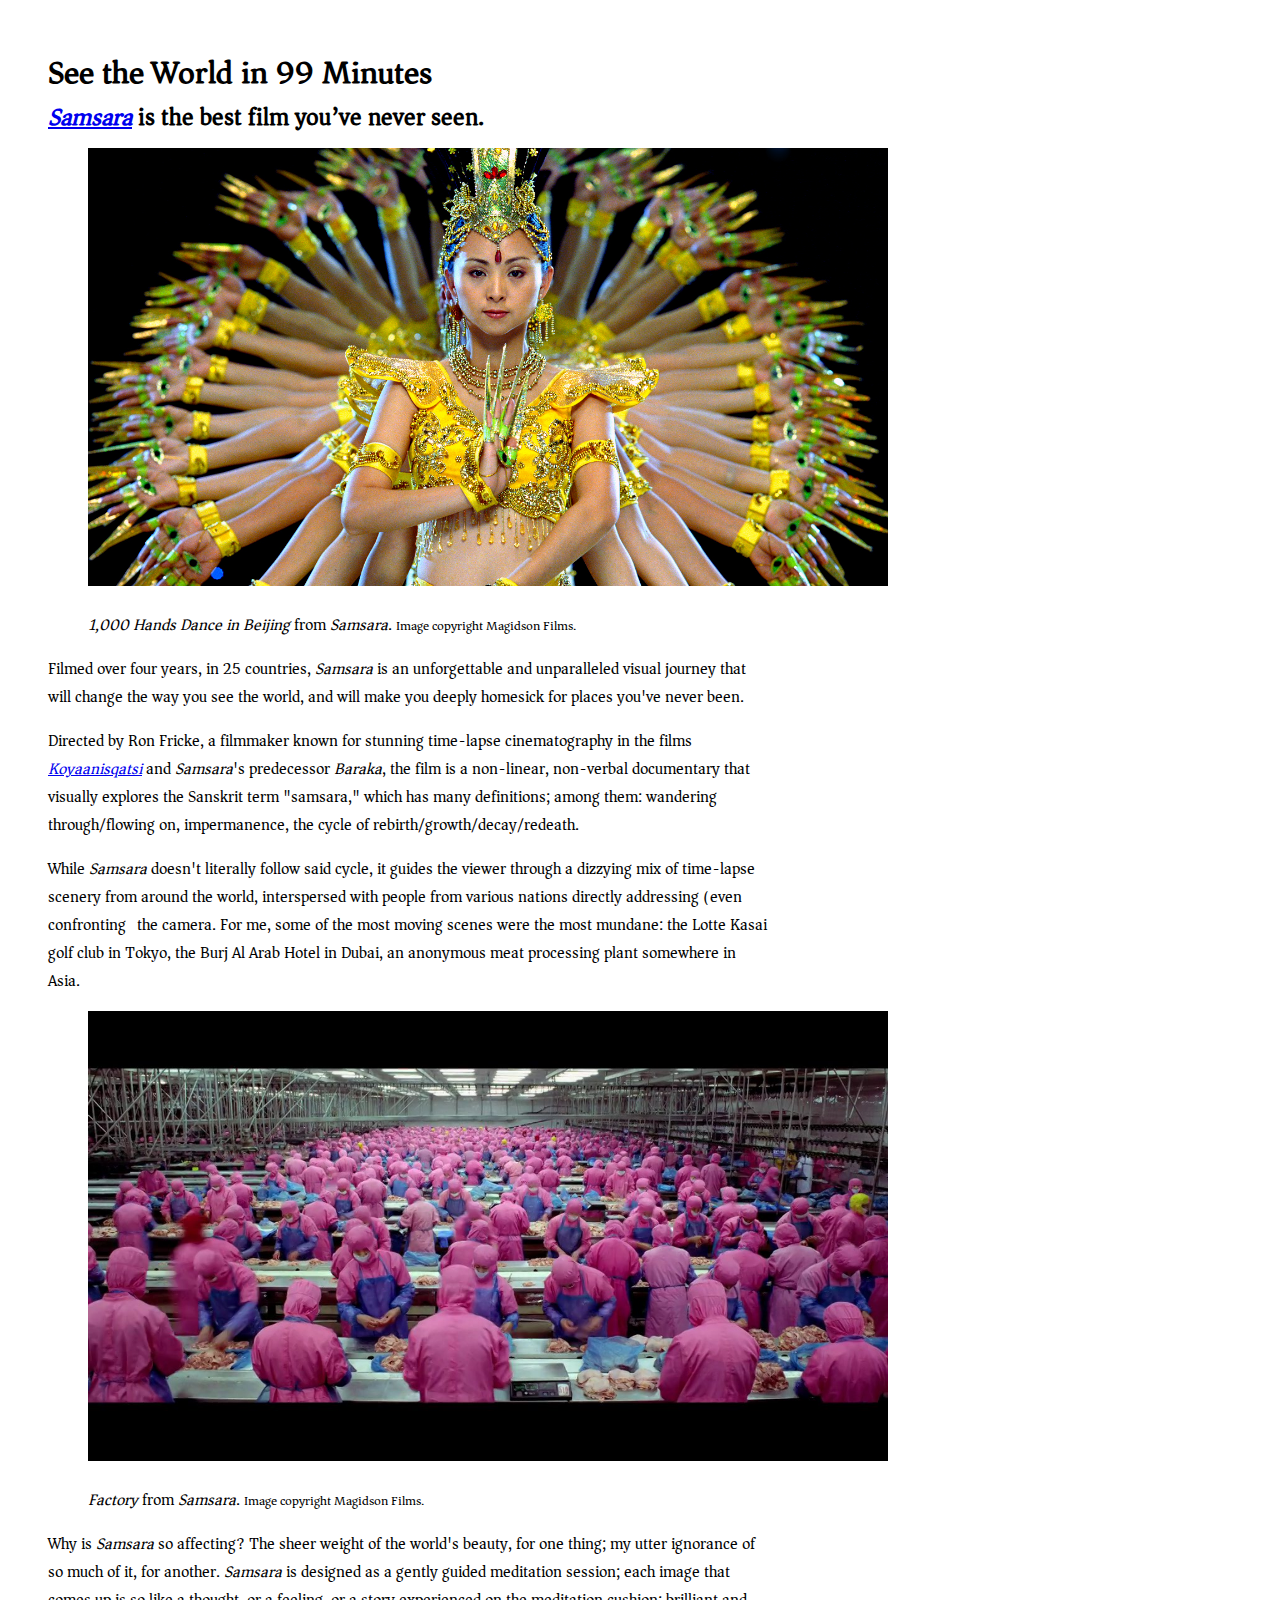
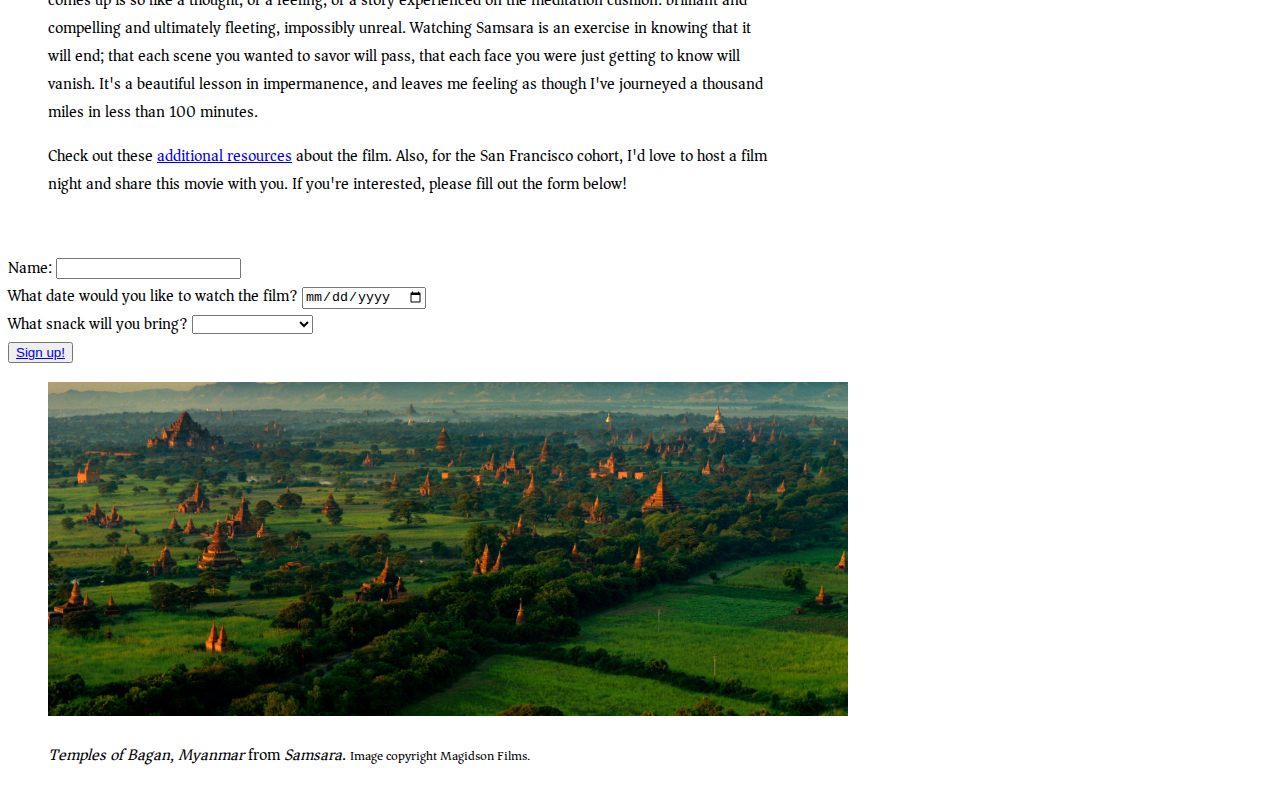
==== index.html @ 881c4d12 "Build out CSS for main tags, add fonts." ====
<!DOCTYPE html>
<html>
<head>
  <title>The best movie you've never seen</title>
  <link rel="stylesheet" href="styles.css" type="text/css">
  <link href="https://fonts.googleapis.com/css?family=Asar" rel="stylesheet">
</head>
<body>
<article>
  <h1>See the World in 99 Minutes</h1>
  
  <h2><i><a href="http://www.barakasamsara.com/">Samsara</a></i> is the best film you&rsquo;ve never seen.</h2>
  
  <figure>
    <img src="images/Samsara_Img02.jpg" width="800">
    <p><caption><i>1,000 Hands Dance in Beijing</i> from <cite>Samsara</cite>. <small>Image copyright Magidson Films.</small> </p>
  </figure>
  
  <p>Filmed over four years, in 25 countries, <cite>Samsara</cite> is an unforgettable and unparalleled visual journey that will change the way you see the world, and will make you deeply homesick for places you've never been.</p>
  
  <p>Directed by Ron Fricke, a filmmaker known for stunning time-lapse cinematography in the films <cite><a href="https://en.wikipedia.org/wiki/Koyaanisqatsi">Koyaanisqatsi</a></cite> and <cite>Samsara</cite>'s predecessor <cite>Baraka</cite>, the film is a non-linear, non-verbal documentary that visually explores the Sanskrit term "samsara," which has many definitions; among them: wandering through/flowing on, impermanence, the cycle of rebirth/growth/decay/redeath.</p>
  
  <p>While <cite>Samsara</cite> doesn't literally follow said cycle, it guides the viewer through a dizzying mix of time-lapse scenery from around the world, interspersed with people from various nations directly addressing (even confronting) the camera. For me, some of the most moving scenes were the most mundane: the Lotte Kasai golf club in Tokyo, the Burj Al Arab Hotel in Dubai, an anonymous meat processing plant somewhere in Asia.</p>
  
  <figure>
    <img src="images/Samsara_Img04.jpg" width="800">
    <p><caption><i>Factory</i> from <cite>Samsara</cite>. <small>Image copyright Magidson Films.</small> </p>
  </figure>
  
  <p>Why is <cite>Samsara</cite> so affecting? The sheer weight of the world's beauty, for one thing; my utter ignorance of so much of it, for another. <cite>Samsara</cite> is designed as a gently guided meditation session; each image that comes up is so like a thought, or a feeling, or a story experienced on the meditation cushion: brilliant and compelling and ultimately fleeting, impossibly unreal. Watching Samsara is an exercise in knowing that it will end; that each scene you wanted to savor will pass, that each face you were just getting to know will vanish. It's a beautiful lesson in impermanence, and leaves me feeling as though I've journeyed a thousand miles in less than 100 minutes.</p>
  
  <p>Check out these <a href="./resources.html">additional resources</a> about the film. Also, for the San Francisco cohort, I'd love to host a film night and share this movie with you. If you're interested, please fill out the form below!</p>
  
  </article>

  <form name="movie-sign-up">
    <div>
      <label>Name:</label>
      <input type="text" name="name">
    </div>
    <div>
      <label>What date would you like to watch the film?</label>
      <input type="date" name="movie-date">
    </div>
    <div>
      <label>What snack will you bring?</label>
      <select name="snack">
        <option value="" style="display:none;"></option>
        <option value="popcorn">Popcorn</option>
        <option value="icecream">Ice Cream</option>
        <option value="chips-salsa">Chips And Salsa</option>
        <option value="something-else">Something Else</option>
      </select>
    </div>
    <!--I used an a href redirect on the button below to redirect to a page inside my site. I was hitting 405 errors with the post function inside github pages, and httpbin was not accepting my redirect.-->
    <div>
      <button type="Submit"><a href="./PingMe.html">Sign up!</a></button>
    </div>
  </form>
 <figure id="last">
  <img src="images/Samsara_Img01.jpg" width ="800">
  <p><caption><i>Temples of Bagan, Myanmar</i> from <cite>Samsara</cite>. <small>Image copyright Magidson Films.</small> </p>
  </figure>  
</body>
</html>
---- styles.css ----
/*
Use CSS to add the following to your site.

Padding and border added to at least one element
 - Around faux form
Margin added to at least one element
 - box that contains "article"
At least one centered element (a footer message can 
be nice for this)
 - Center faux form
A background image on at least one element
 - form
A different font on at least one element
 - Google head/subhead fonts
A few elements styled using a class
 - resources UL
A different color for visited links
 - index and resources page
An element styled with an ID
 - Add in pull quote from a review
*/

body{
  font-family: 'Asar', serif;
  max-width: 800px;
}

article{
  border:1px #eee;
  margin:10px;
  padding: 30px 
}

h1,h2{
  line-height: .8em;
}

form{
}

figure{
  max-width: 80%;
}

figure.last{
  width: 100%;
}
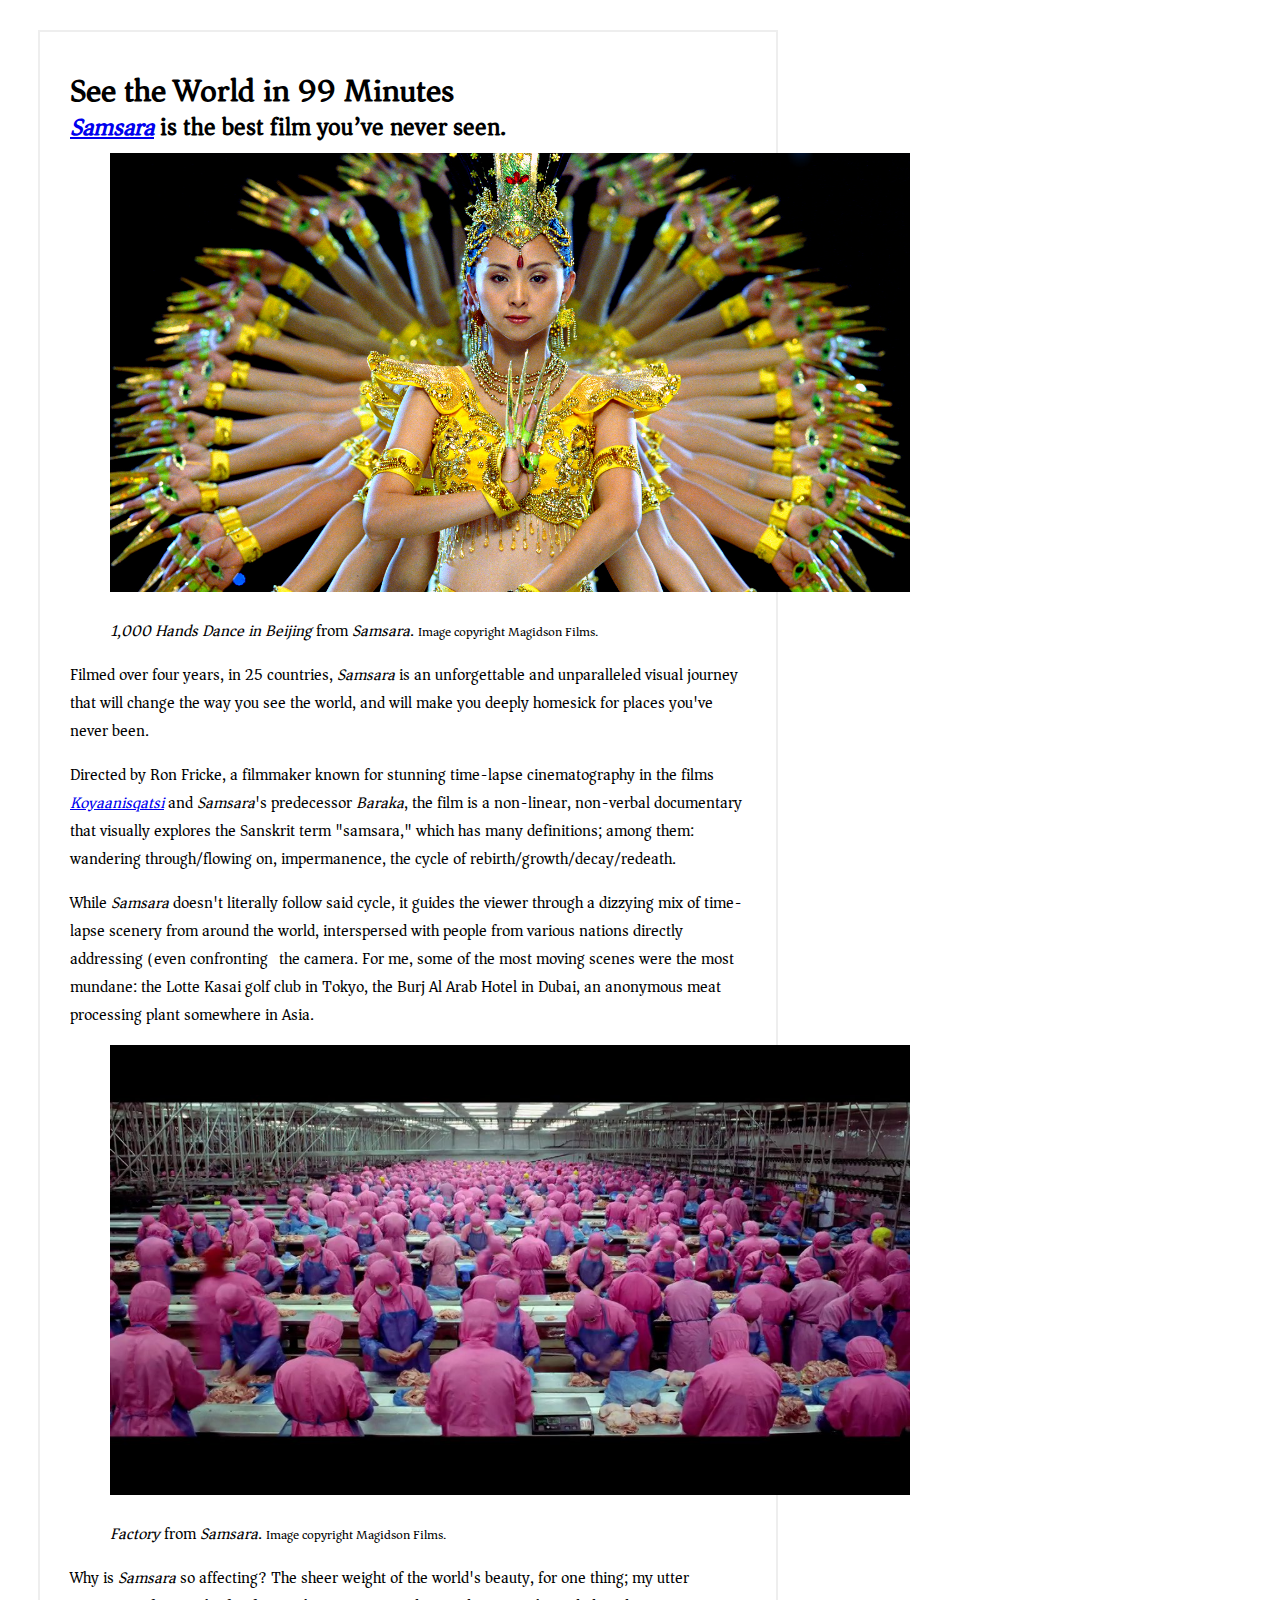
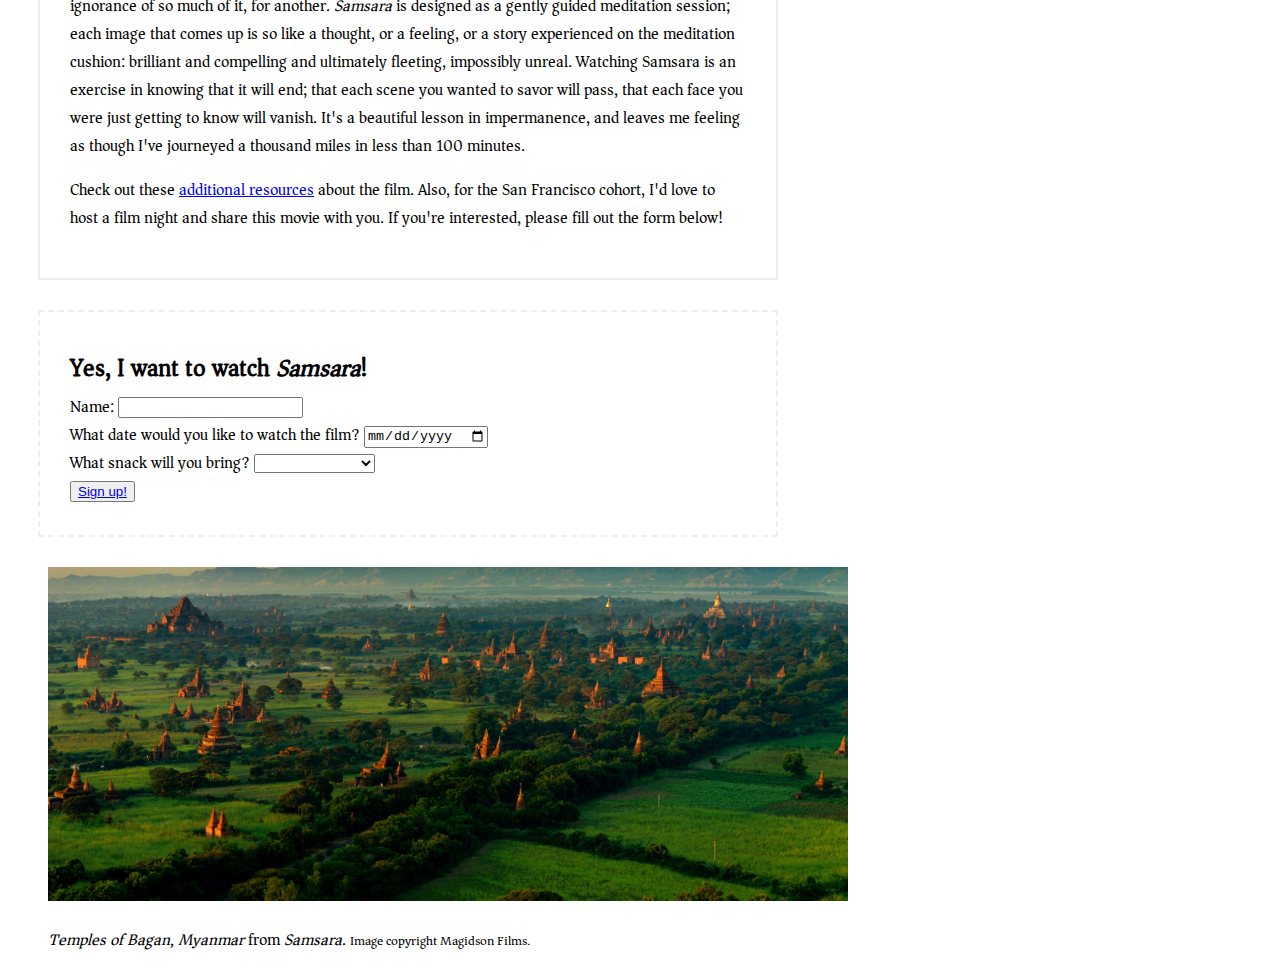
==== commit 68beabdf: "Add more detail to CSS, fix tags in index file." ====
--- a/index.html
+++ b/index.html
@@ -13,7 +13,11 @@
   
   <figure>
     <img src="images/Samsara_Img02.jpg" width="800">
-    <p><caption><i>1,000 Hands Dance in Beijing</i> from <cite>Samsara</cite>. <small>Image copyright Magidson Films.</small> </p>
+    <p>
+    <caption>
+    <i>1,000 Hands Dance in Beijing</i> from <cite>Samsara</cite>. <small>Image copyright Magidson Films.</small> 
+    </caption>
+    </p>
   </figure>
   
   <p>Filmed over four years, in 25 countries, <cite>Samsara</cite> is an unforgettable and unparalleled visual journey that will change the way you see the world, and will make you deeply homesick for places you've never been.</p>
@@ -24,7 +28,11 @@
   
   <figure>
     <img src="images/Samsara_Img04.jpg" width="800">
-    <p><caption><i>Factory</i> from <cite>Samsara</cite>. <small>Image copyright Magidson Films.</small> </p>
+    <p>
+      <caption>
+      <i>Factory</i> from <cite>Samsara</cite>. <small>Image copyright Magidson Films.</small> 
+      </caption>
+    </p>
   </figure>
   
   <p>Why is <cite>Samsara</cite> so affecting? The sheer weight of the world's beauty, for one thing; my utter ignorance of so much of it, for another. <cite>Samsara</cite> is designed as a gently guided meditation session; each image that comes up is so like a thought, or a feeling, or a story experienced on the meditation cushion: brilliant and compelling and ultimately fleeting, impossibly unreal. Watching Samsara is an exercise in knowing that it will end; that each scene you wanted to savor will pass, that each face you were just getting to know will vanish. It's a beautiful lesson in impermanence, and leaves me feeling as though I've journeyed a thousand miles in less than 100 minutes.</p>
@@ -34,6 +42,9 @@
   </article>
 
   <form name="movie-sign-up">
+<div>
+    <h2>Yes, I want to watch <i>Samsara</i>!</hs>
+</div>
     <div>
       <label>Name:</label>
       <input type="text" name="name">
@@ -59,7 +70,11 @@
   </form>
  <figure id="last">
   <img src="images/Samsara_Img01.jpg" width ="800">
-  <p><caption><i>Temples of Bagan, Myanmar</i> from <cite>Samsara</cite>. <small>Image copyright Magidson Films.</small> </p>
+  <p>
+    <caption>
+      <i>Temples of Bagan, Myanmar</i> from <cite>Samsara</cite>. <small>Image copyright Magidson Films.</small>
+   </caption>
+      </p>
   </figure>  
 </body>
 </html>--- a/styles.css
+++ b/styles.css
@@ -26,16 +26,24 @@
 }
 
 article{
-  border:1px #eee;
-  margin:10px;
+  border:2px solid #eee;
+  margin:30px;
   padding: 30px 
 }
 
+h1{
+  font-size: 2em;
+}
+
 h1,h2{
-  line-height: .8em;
+  line-height: .5em;
 }
 
 form{
+  border: 2px dashed #eee;
+  margin:30px;
+  padding: 30px;
+  align-items: center; 
 }
 
 figure{
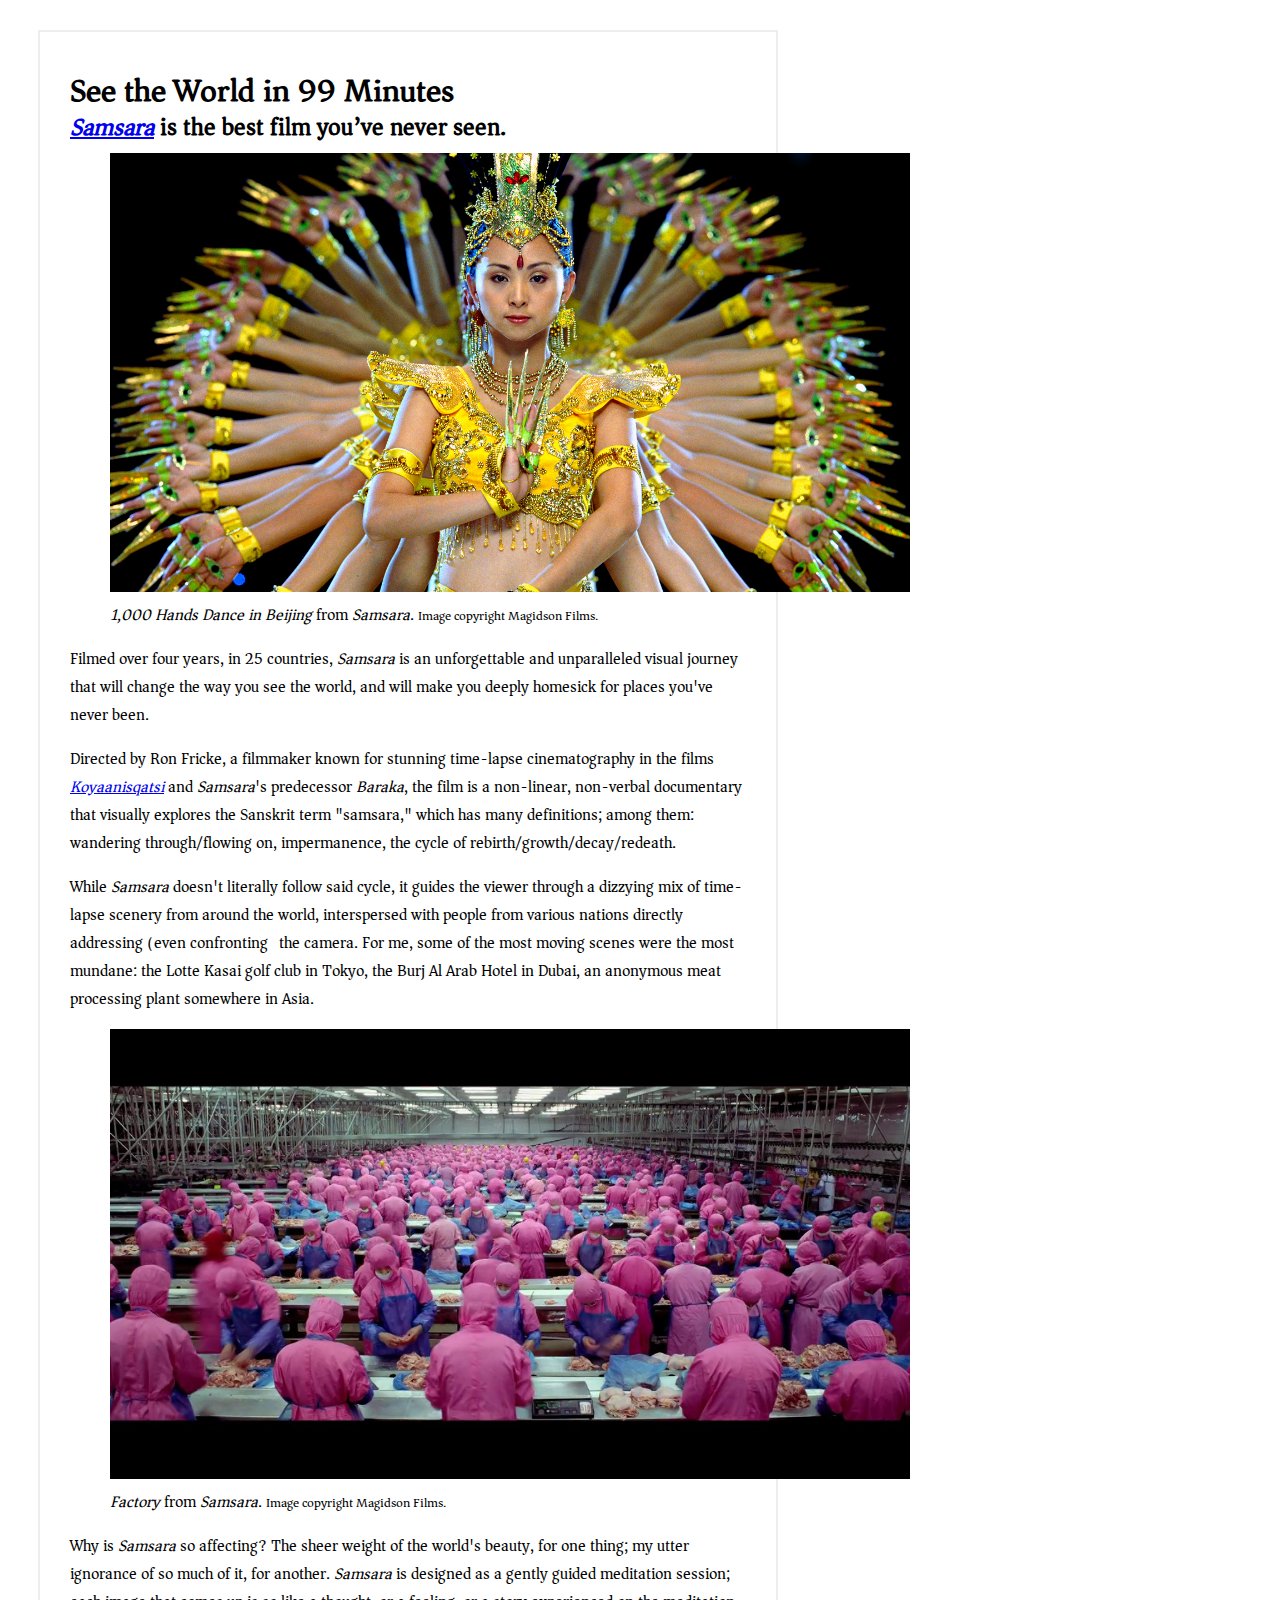
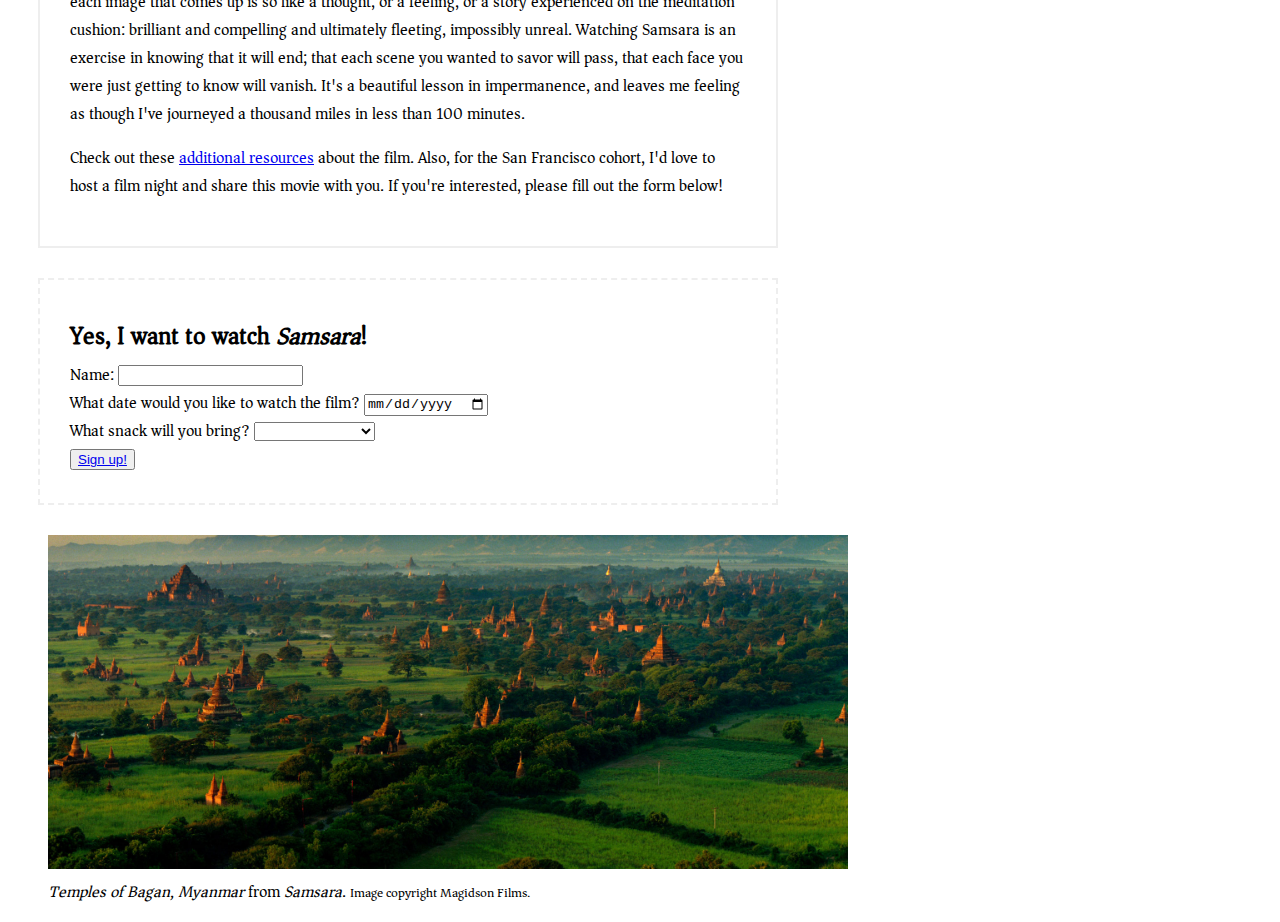
==== commit bd1132aa: "Fix HTML validation errors." ====
--- a/index.html
+++ b/index.html
@@ -12,12 +12,10 @@
   <h2><i><a href="http://www.barakasamsara.com/">Samsara</a></i> is the best film you&rsquo;ve never seen.</h2>
   
   <figure>
-    <img src="images/Samsara_Img02.jpg" width="800">
-    <p>
-    <caption>
+    <img src="images/Samsara_Img02.jpg" width="800" alt="1000 hands dance">
+    <figcaption>
     <i>1,000 Hands Dance in Beijing</i> from <cite>Samsara</cite>. <small>Image copyright Magidson Films.</small> 
-    </caption>
-    </p>
+    </figcaption>
   </figure>
   
   <p>Filmed over four years, in 25 countries, <cite>Samsara</cite> is an unforgettable and unparalleled visual journey that will change the way you see the world, and will make you deeply homesick for places you've never been.</p>
@@ -27,12 +25,10 @@
   <p>While <cite>Samsara</cite> doesn't literally follow said cycle, it guides the viewer through a dizzying mix of time-lapse scenery from around the world, interspersed with people from various nations directly addressing (even confronting) the camera. For me, some of the most moving scenes were the most mundane: the Lotte Kasai golf club in Tokyo, the Burj Al Arab Hotel in Dubai, an anonymous meat processing plant somewhere in Asia.</p>
   
   <figure>
-    <img src="images/Samsara_Img04.jpg" width="800">
-    <p>
-      <caption>
+    <img src="images/Samsara_Img04.jpg" width="800" alt="factory image">
+      <figcaption>
       <i>Factory</i> from <cite>Samsara</cite>. <small>Image copyright Magidson Films.</small> 
-      </caption>
-    </p>
+      </figcaption>
   </figure>
   
   <p>Why is <cite>Samsara</cite> so affecting? The sheer weight of the world's beauty, for one thing; my utter ignorance of so much of it, for another. <cite>Samsara</cite> is designed as a gently guided meditation session; each image that comes up is so like a thought, or a feeling, or a story experienced on the meditation cushion: brilliant and compelling and ultimately fleeting, impossibly unreal. Watching Samsara is an exercise in knowing that it will end; that each scene you wanted to savor will pass, that each face you were just getting to know will vanish. It's a beautiful lesson in impermanence, and leaves me feeling as though I've journeyed a thousand miles in less than 100 minutes.</p>
@@ -43,7 +39,7 @@
 
   <form name="movie-sign-up">
 <div>
-    <h2>Yes, I want to watch <i>Samsara</i>!</hs>
+    <h2>Yes, I want to watch <i>Samsara</i>!</h2>
 </div>
     <div>
       <label>Name:</label>
@@ -69,12 +65,10 @@
     </div>
   </form>
  <figure id="last">
-  <img src="images/Samsara_Img01.jpg" width ="800">
-  <p>
-    <caption>
+  <img src="images/Samsara_Img01.jpg" width ="800" alt="Temples of Bagan">
+    <figcaption>
       <i>Temples of Bagan, Myanmar</i> from <cite>Samsara</cite>. <small>Image copyright Magidson Films.</small>
-   </caption>
-      </p>
+   </figcaption>
   </figure>  
 </body>
 </html>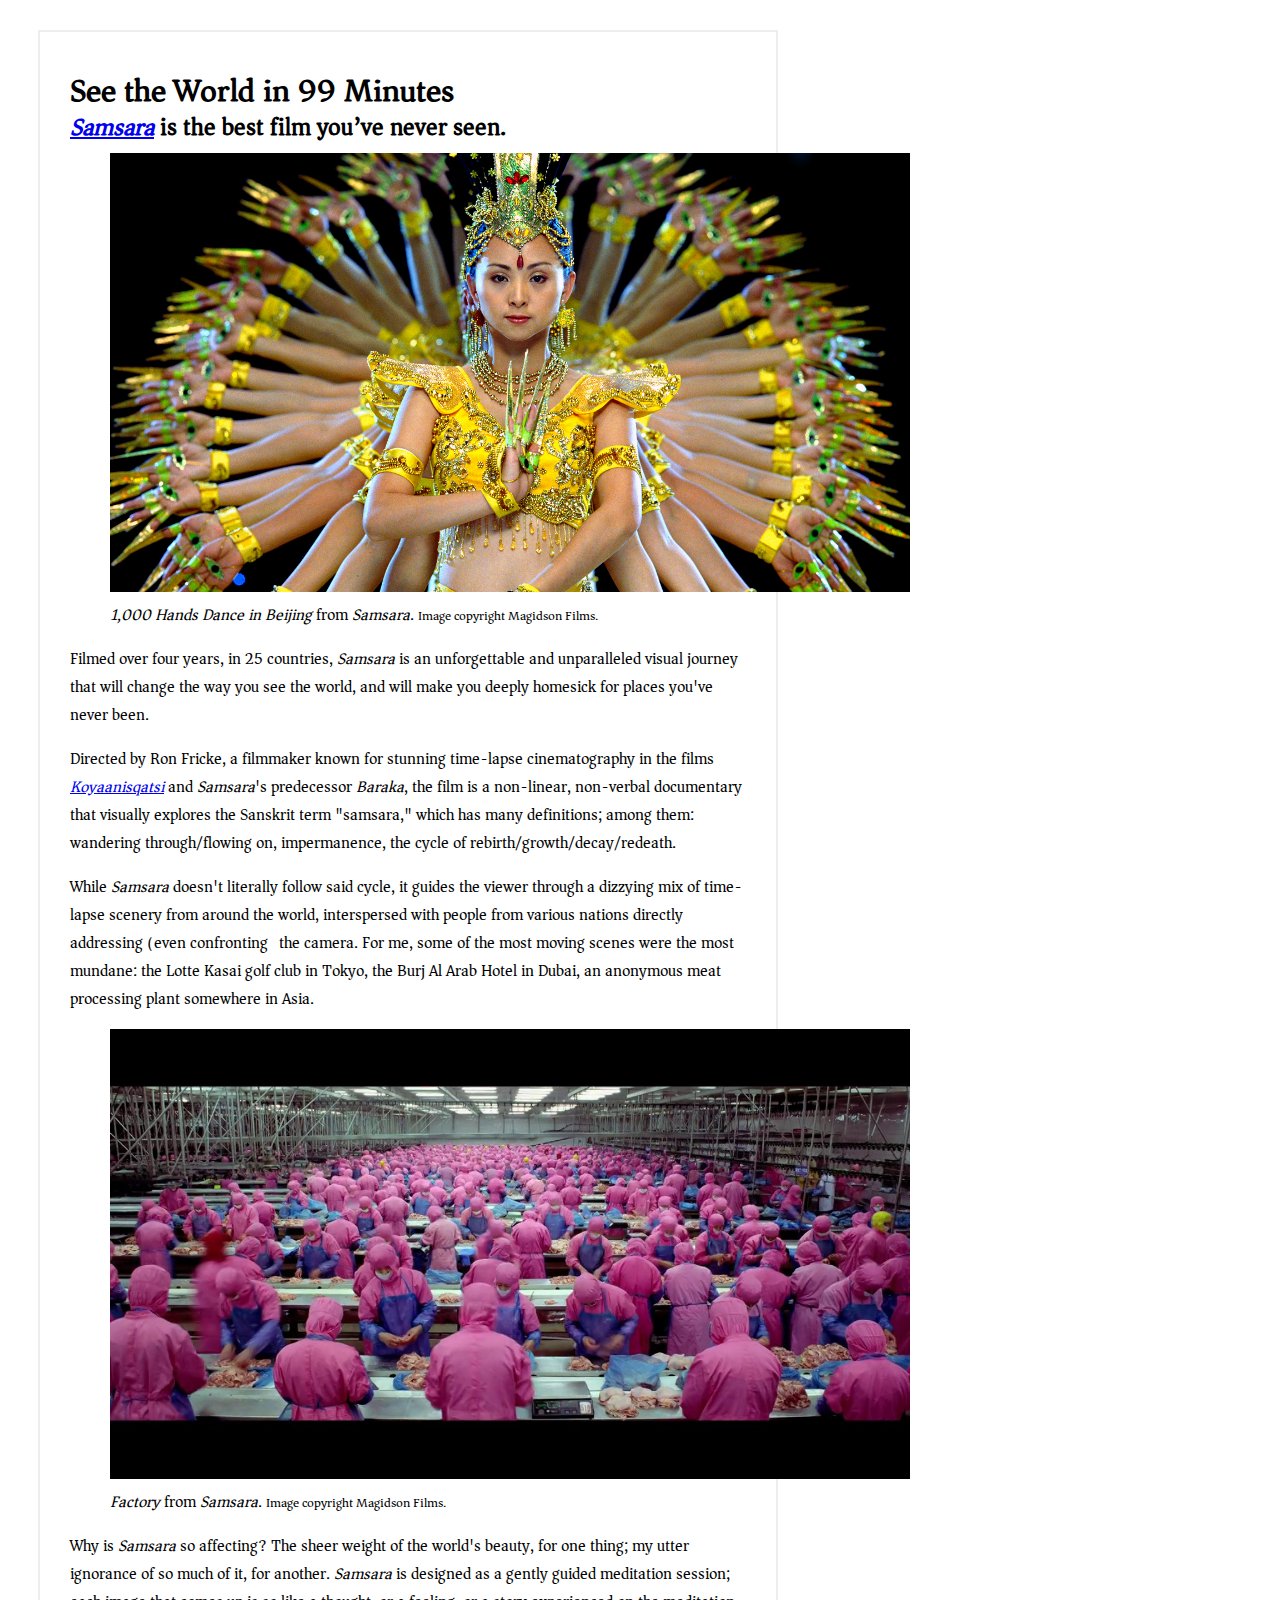
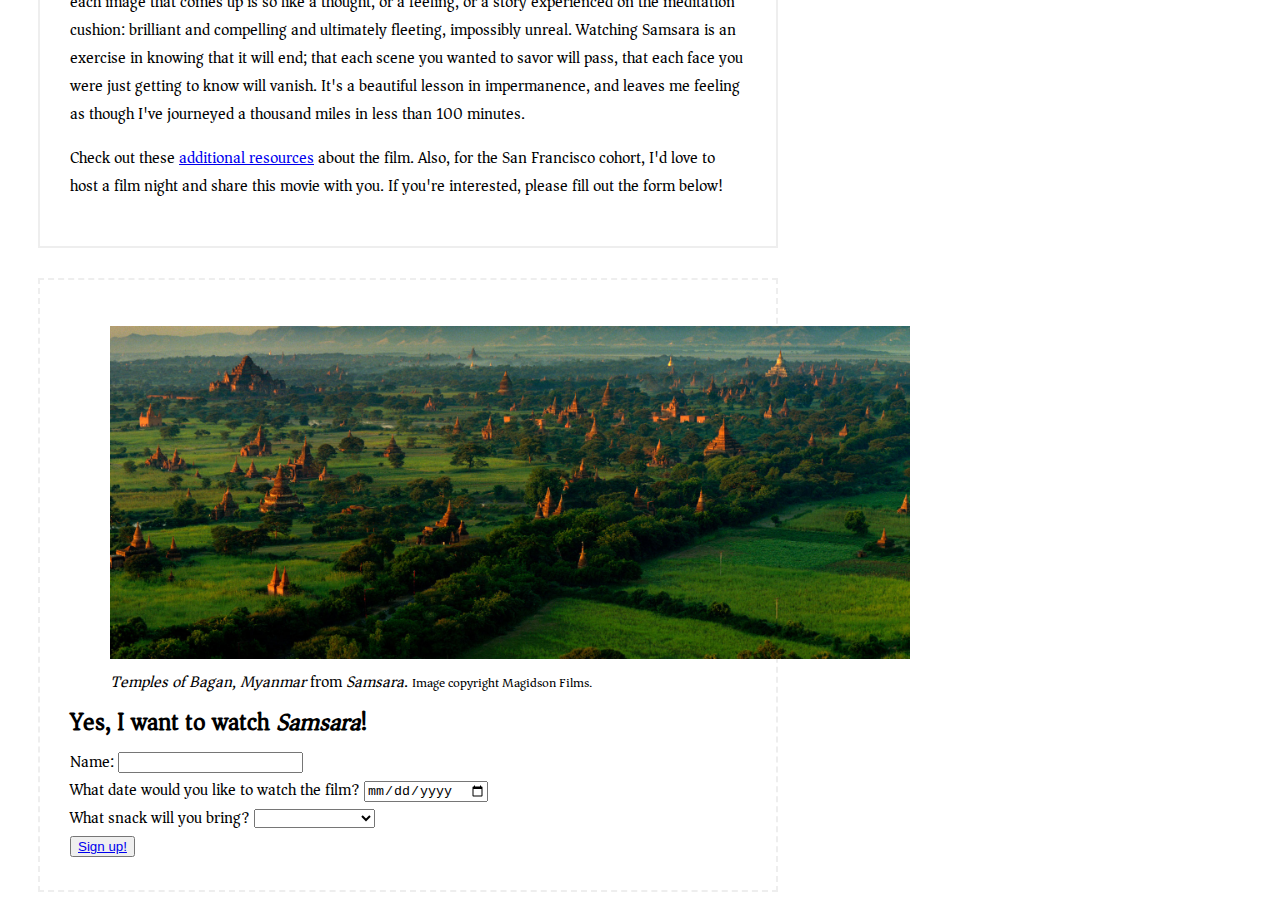
==== commit 5b74ee62: "Add background elements to CSS." ====
--- a/index.html
+++ b/index.html
@@ -5,11 +5,17 @@
   <link rel="stylesheet" href="styles.css" type="text/css">
   <link href="https://fonts.googleapis.com/css?family=Asar" rel="stylesheet">
 </head>
+
 <body>
+
+<div class="background">
+
+
 <article>
   <h1>See the World in 99 Minutes</h1>
   
-  <h2><i><a href="http://www.barakasamsara.com/">Samsara</a></i> is the best film you&rsquo;ve never seen.</h2>
+  <h2>
+    <i><a href="http://www.barakasamsara.com/">Samsara</a></i> is the best film you&rsquo;ve never seen.</h2>
   
   <figure>
     <img src="images/Samsara_Img02.jpg" width="800" alt="1000 hands dance">
@@ -36,7 +42,14 @@
   <p>Check out these <a href="./resources.html">additional resources</a> about the film. Also, for the San Francisco cohort, I'd love to host a film night and share this movie with you. If you're interested, please fill out the form below!</p>
   
   </article>
-
+  
+<div id="form">
+ <figure id="last">
+  <img src="images/Samsara_Img01.jpg" width ="800" alt="Temples of Bagan">
+    <figcaption>
+      <i>Temples of Bagan, Myanmar</i> from <cite>Samsara</cite>. <small>Image copyright Magidson Films.</small>
+   </figcaption>
+  </figure>  
   <form name="movie-sign-up">
 <div>
     <h2>Yes, I want to watch <i>Samsara</i>!</h2>
@@ -64,11 +77,7 @@
       <button type="Submit"><a href="./PingMe.html">Sign up!</a></button>
     </div>
   </form>
- <figure id="last">
-  <img src="images/Samsara_Img01.jpg" width ="800" alt="Temples of Bagan">
-    <figcaption>
-      <i>Temples of Bagan, Myanmar</i> from <cite>Samsara</cite>. <small>Image copyright Magidson Films.</small>
-   </figcaption>
-  </figure>  
+  </div>
+</div>
 </body>
 </html>--- a/styles.css
+++ b/styles.css
@@ -23,12 +23,19 @@
 body{
   font-family: 'Asar', serif;
   max-width: 800px;
+  text-decoration-color: #eee;
+}
+
+div.background{
+  background-image: url("https://c1.staticflickr.com/3/2935/13988748824_0d36dc9938_c.jpg");
 }
 
 article{
   border:2px solid #eee;
   margin:30px;
-  padding: 30px 
+  padding: 30px;
+  background:white;
+
 }
 
 h1{
@@ -39,11 +46,12 @@
   line-height: .5em;
 }
 
-form{
+#form{
   border: 2px dashed #eee;
   margin:30px;
   padding: 30px;
   align-items: center; 
+  background-color: white;
 }
 
 figure{
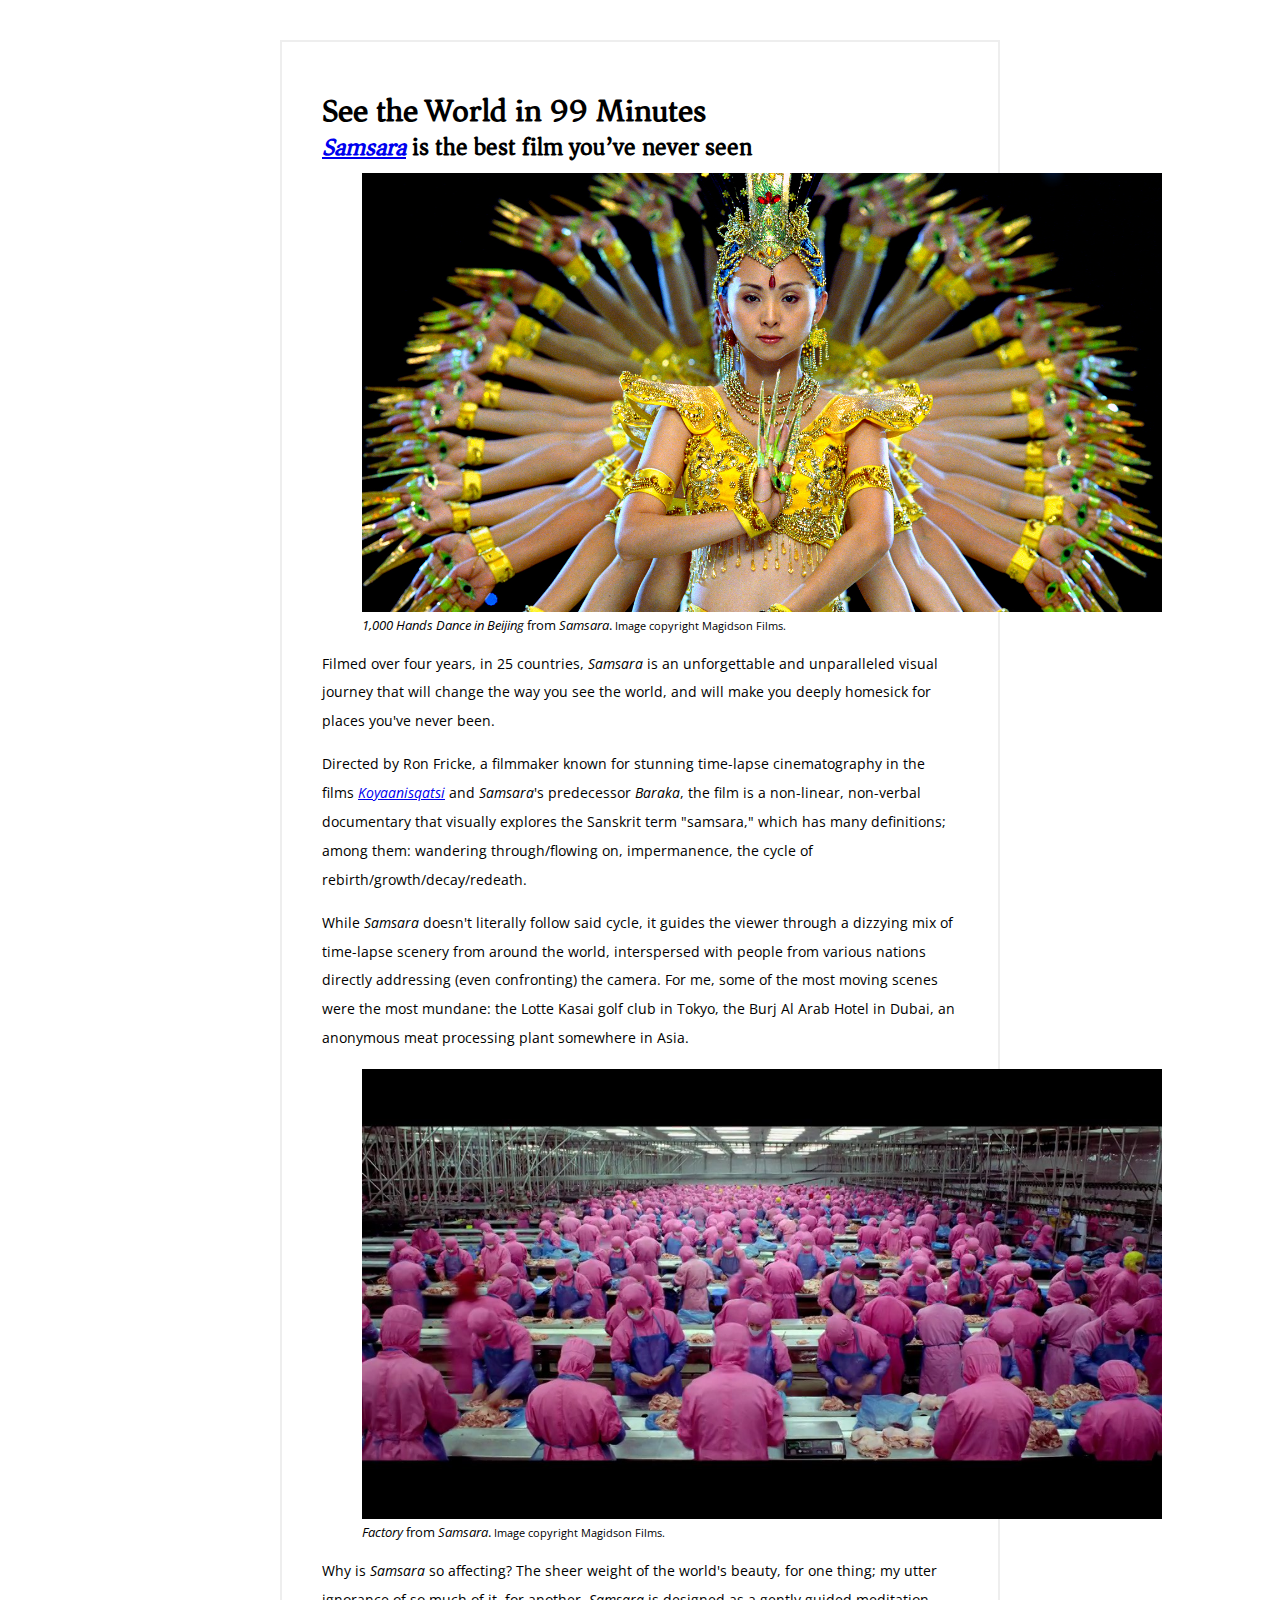
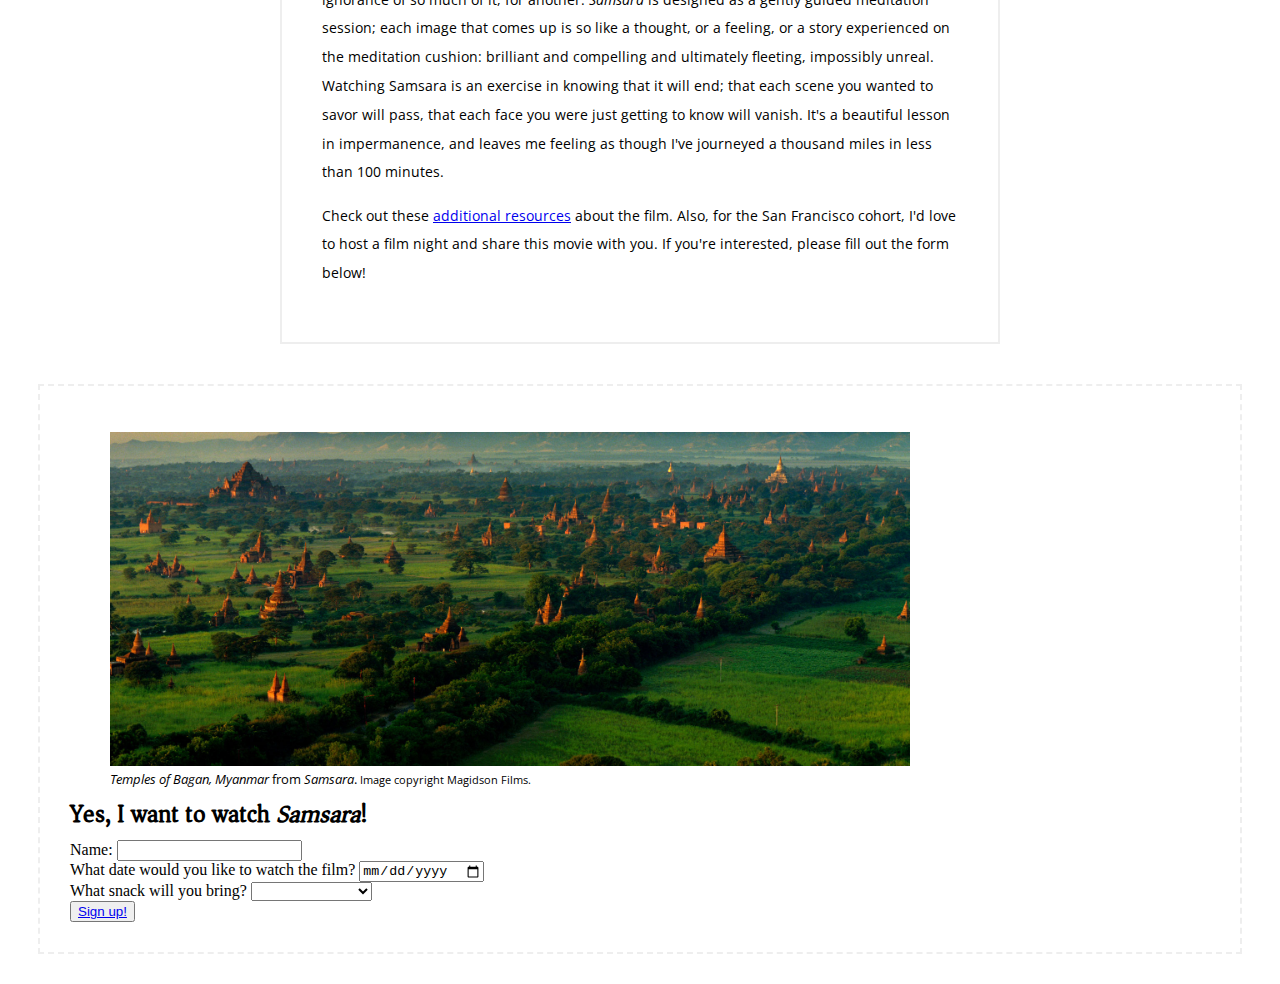
==== commit 8f8829e9: "Center article positionvia CSS." ====
--- a/index.html
+++ b/index.html
@@ -4,18 +4,19 @@
   <title>The best movie you've never seen</title>
   <link rel="stylesheet" href="styles.css" type="text/css">
   <link href="https://fonts.googleapis.com/css?family=Asar" rel="stylesheet">
+  <link href="https://fonts.googleapis.com/css?family=Open+Sans:300,300i" rel="stylesheet">
 </head>
 
 <body>
 
-<div class="background">
+<div class="wrapper">
 
-
+<div id="article">
 <article>
   <h1>See the World in 99 Minutes</h1>
   
   <h2>
-    <i><a href="http://www.barakasamsara.com/">Samsara</a></i> is the best film you&rsquo;ve never seen.</h2>
+    <i><a href="http://www.barakasamsara.com/">Samsara</a></i> is the best film you&rsquo;ve never seen</h2>
   
   <figure>
     <img src="images/Samsara_Img02.jpg" width="800" alt="1000 hands dance">
@@ -42,7 +43,8 @@
   <p>Check out these <a href="./resources.html">additional resources</a> about the film. Also, for the San Francisco cohort, I'd love to host a film night and share this movie with you. If you're interested, please fill out the form below!</p>
   
   </article>
-  
+</div>
+
 <div id="form">
  <figure id="last">
   <img src="images/Samsara_Img01.jpg" width ="800" alt="Temples of Bagan">
@@ -51,33 +53,33 @@
    </figcaption>
   </figure>  
   <form name="movie-sign-up">
-<div>
-    <h2>Yes, I want to watch <i>Samsara</i>!</h2>
+    <div>
+        <h2>Yes, I want to watch <i>Samsara</i>!</h2>
+    </div>
+        <div>
+          <label>Name:</label>
+          <input type="text" name="name">
+        </div>
+        <div>
+          <label>What date would you like to watch the film?</label>
+          <input type="date" name="movie-date">
+        </div>
+        <div>
+          <label>What snack will you bring?</label>
+          <select name="snack">
+            <option value="" style="display:none;"></option>
+            <option value="popcorn">Popcorn</option>
+            <option value="icecream">Ice Cream</option>
+            <option value="chips-salsa">Chips And Salsa</option>
+            <option value="something-else">Something Else</option>
+          </select>
+        </div>
+        <!--I used an a href redirect on the button below to redirect to a page inside my site. I was hitting 405 errors with the post function inside github pages, and httpbin was not accepting my redirect.-->
+        <div>
+          <button type="Submit"><a href="./PingMe.html">Sign up!</a></button>
+        </div>
+  </form>
 </div>
-    <div>
-      <label>Name:</label>
-      <input type="text" name="name">
-    </div>
-    <div>
-      <label>What date would you like to watch the film?</label>
-      <input type="date" name="movie-date">
-    </div>
-    <div>
-      <label>What snack will you bring?</label>
-      <select name="snack">
-        <option value="" style="display:none;"></option>
-        <option value="popcorn">Popcorn</option>
-        <option value="icecream">Ice Cream</option>
-        <option value="chips-salsa">Chips And Salsa</option>
-        <option value="something-else">Something Else</option>
-      </select>
-    </div>
-    <!--I used an a href redirect on the button below to redirect to a page inside my site. I was hitting 405 errors with the post function inside github pages, and httpbin was not accepting my redirect.-->
-    <div>
-      <button type="Submit"><a href="./PingMe.html">Sign up!</a></button>
-    </div>
-  </form>
-  </div>
 </div>
 </body>
 </html>--- a/styles.css
+++ b/styles.css
@@ -1,50 +1,70 @@
 /*
 Use CSS to add the following to your site.
 
-Padding and border added to at least one element
+XX-Padding and border added to at least one element
  - Around faux form
-Margin added to at least one element
+
+XX-Margin added to at least one element
  - box that contains "article"
+
 At least one centered element (a footer message can 
 be nice for this)
- - Center faux form
-A background image on at least one element
- - form
-A different font on at least one element
+ - Center article and form boxes
+
+XX-A background image on at least one element
+ - page
+
+XX-A different font on at least one element
  - Google head/subhead fonts
+
 A few elements styled using a class
  - resources UL
+
 A different color for visited links
  - index and resources page
+
 An element styled with an ID
  - Add in pull quote from a review
 */
 
 body{
-  font-family: 'Asar', serif;
-  max-width: 800px;
   text-decoration-color: #eee;
+  background-image: url("https://c1.staticflickr.com/3/2935/13988748824_0d36dc9938_c.jpg");
 }
 
-div.background{
-  background-image: url("https://c1.staticflickr.com/3/2935/13988748824_0d36dc9938_c.jpg");
+.wrapper{
+  width:100%;
+}
+
+#article{
+  max-width: 800px;
+  margin: 0 auto;
 }
 
 article{
   border:2px solid #eee;
-  margin:30px;
-  padding: 30px;
+  margin:40px;
+  padding: 40px;
   background:white;
 
 }
 
 h1{
   font-size: 2em;
+  font-family: 'Asar', serif;
 }
 
 h1,h2{
   line-height: .5em;
+  font-family: 'Asar', serif;
 }
+
+p{
+  font-family: 'Open Sans',sans-serif;
+  font-size: 0.9em;
+  line-height: 2em;
+}
+
 
 #form{
   border: 2px dashed #eee;
@@ -55,9 +75,11 @@
 }
 
 figure{
-  max-width: 80%;
+  width: 80%;
 }
 
-figure.last{
-  width: 100%;
+figcaption{
+  font-family: 'Open Sans',sans-serif;
+  font-size: 0.8em;
 }
+
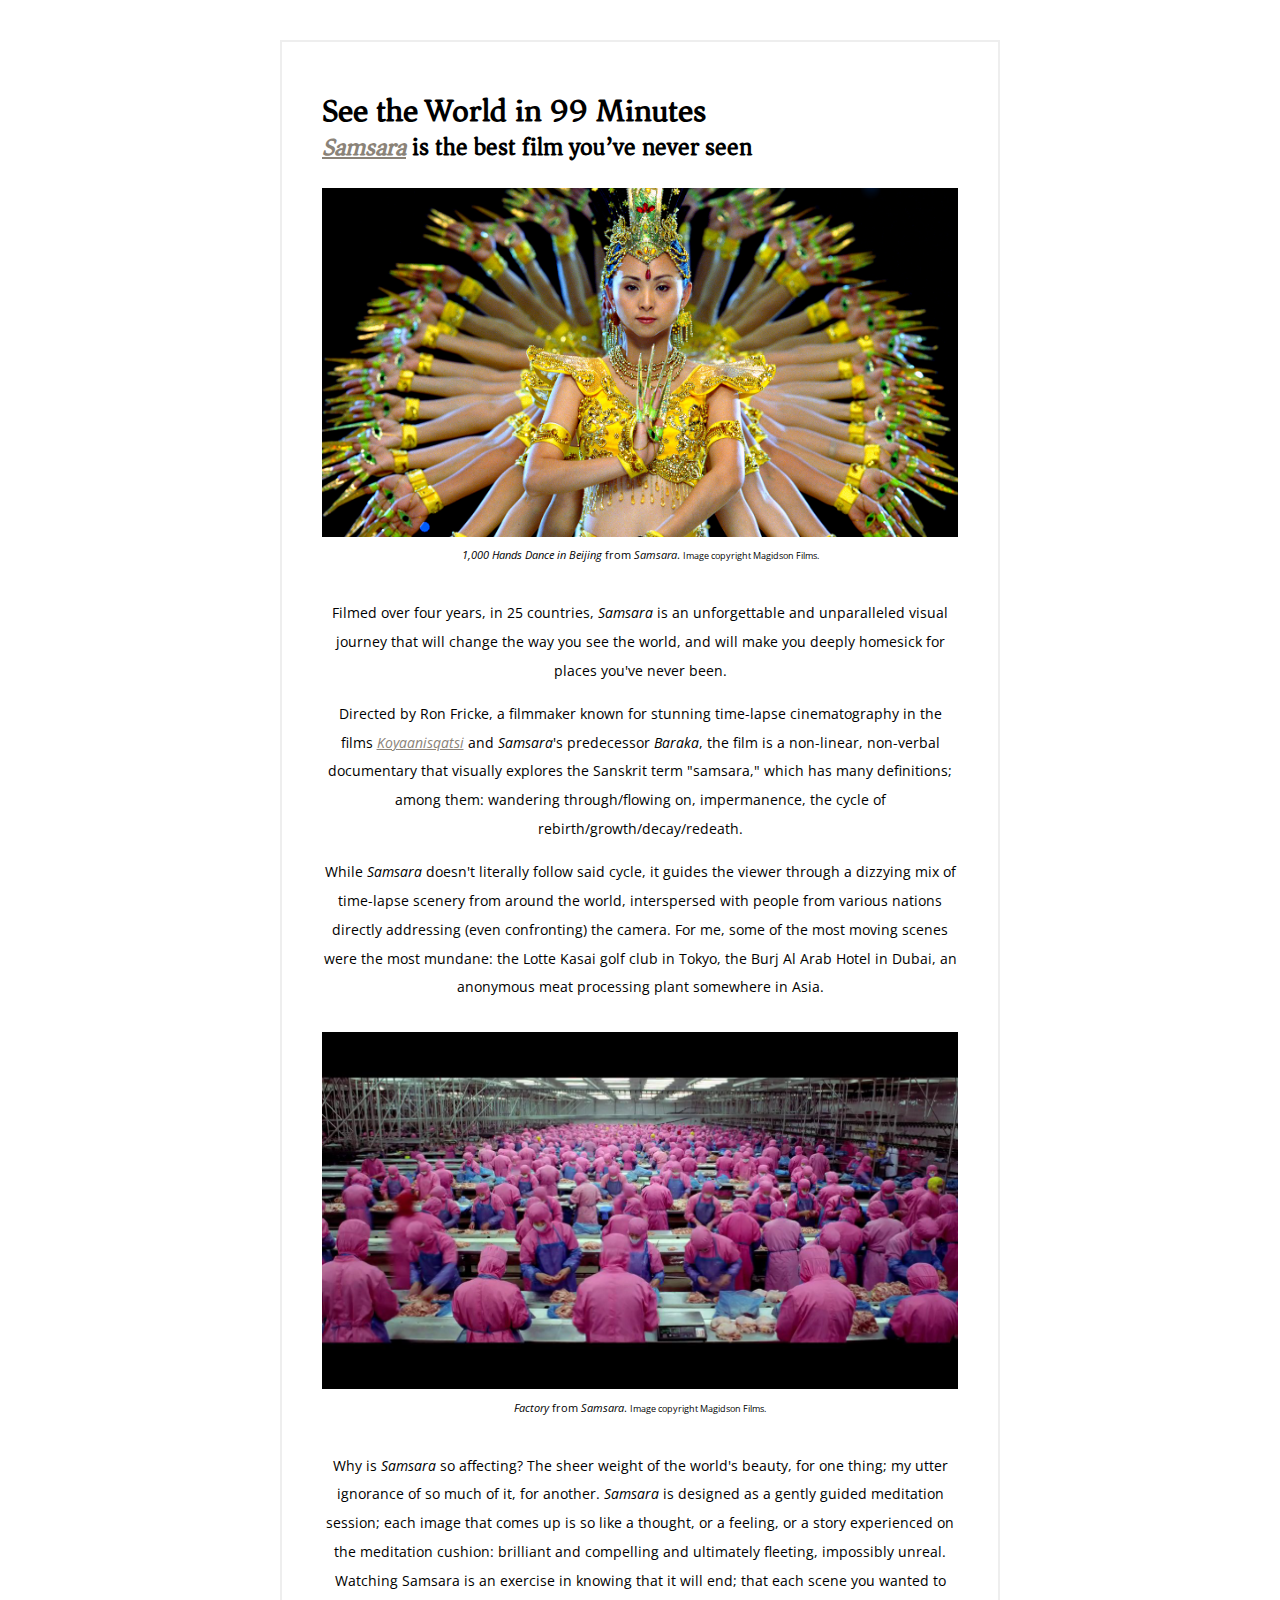
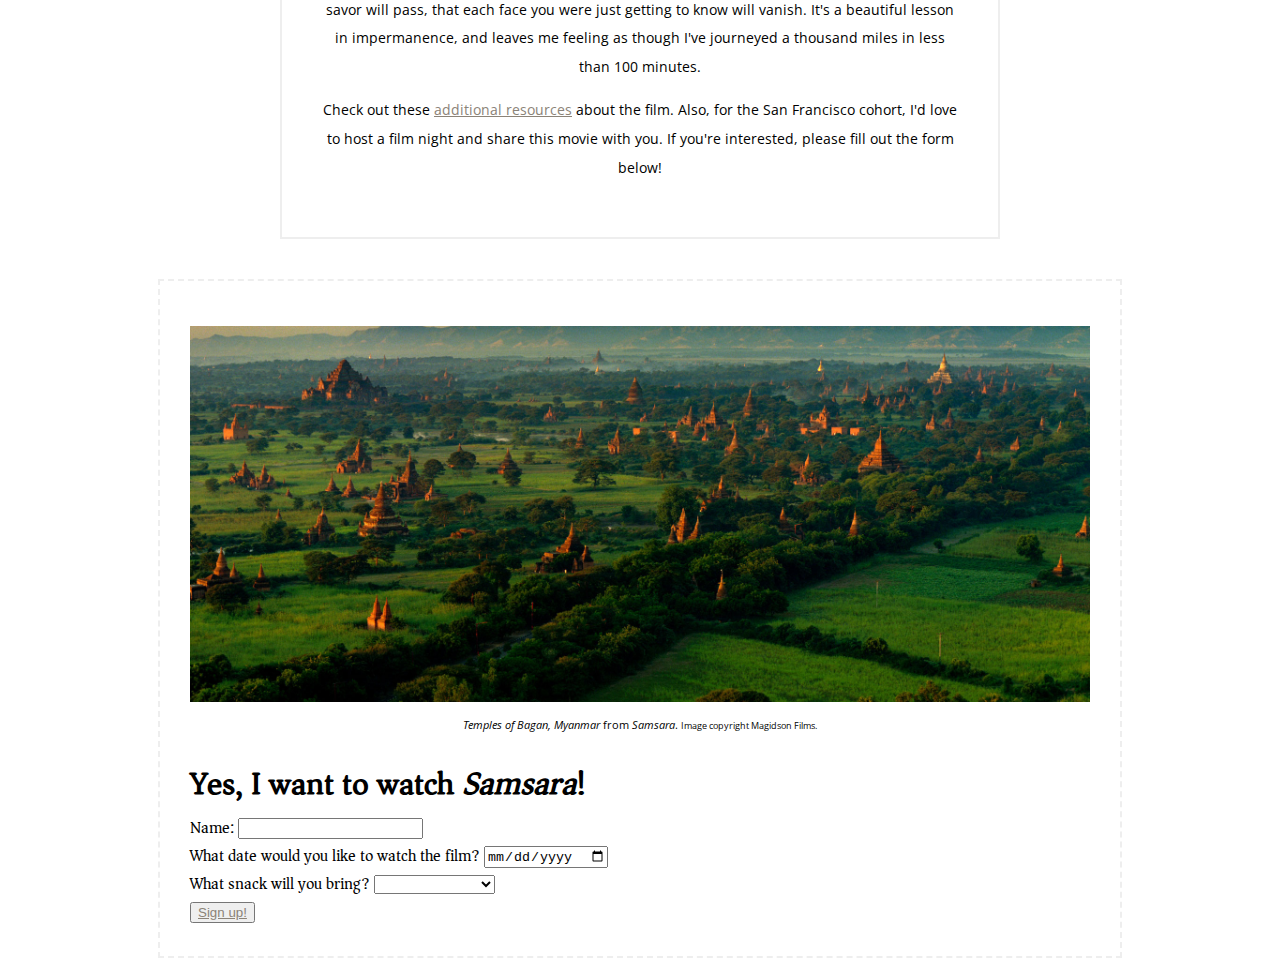
==== commit b8f7f3af: "Apply CSS to all files, update CSS with link color and additional div IDs." ====
--- a/index.html
+++ b/index.html
@@ -12,31 +12,33 @@
 <div class="wrapper">
 
 <div id="article">
+
 <article>
+
   <h1>See the World in 99 Minutes</h1>
-  
   <h2>
     <i><a href="http://www.barakasamsara.com/">Samsara</a></i> is the best film you&rsquo;ve never seen</h2>
   
-  <figure>
-    <img src="images/Samsara_Img02.jpg" width="800" alt="1000 hands dance">
-    <figcaption>
+  <div id="figure">
+
+    <img src="images/Samsara_Img02.jpg" width= "100%" alt="1000 hands dance">
+    <p>
     <i>1,000 Hands Dance in Beijing</i> from <cite>Samsara</cite>. <small>Image copyright Magidson Films.</small> 
-    </figcaption>
-  </figure>
-  
+    </p>
+  </div>
+
   <p>Filmed over four years, in 25 countries, <cite>Samsara</cite> is an unforgettable and unparalleled visual journey that will change the way you see the world, and will make you deeply homesick for places you've never been.</p>
   
   <p>Directed by Ron Fricke, a filmmaker known for stunning time-lapse cinematography in the films <cite><a href="https://en.wikipedia.org/wiki/Koyaanisqatsi">Koyaanisqatsi</a></cite> and <cite>Samsara</cite>'s predecessor <cite>Baraka</cite>, the film is a non-linear, non-verbal documentary that visually explores the Sanskrit term "samsara," which has many definitions; among them: wandering through/flowing on, impermanence, the cycle of rebirth/growth/decay/redeath.</p>
   
   <p>While <cite>Samsara</cite> doesn't literally follow said cycle, it guides the viewer through a dizzying mix of time-lapse scenery from around the world, interspersed with people from various nations directly addressing (even confronting) the camera. For me, some of the most moving scenes were the most mundane: the Lotte Kasai golf club in Tokyo, the Burj Al Arab Hotel in Dubai, an anonymous meat processing plant somewhere in Asia.</p>
   
-  <figure>
-    <img src="images/Samsara_Img04.jpg" width="800" alt="factory image">
-      <figcaption>
-      <i>Factory</i> from <cite>Samsara</cite>. <small>Image copyright Magidson Films.</small> 
-      </figcaption>
-  </figure>
+   <div id="figure">
+    <img src="images/Samsara_Img04.jpg" width= "100%" alt="1000 hands dance">
+    <p>
+    <i>Factory</i> from <cite>Samsara</cite>. <small>Image copyright Magidson Films.</small> 
+    </p>
+  </div>
   
   <p>Why is <cite>Samsara</cite> so affecting? The sheer weight of the world's beauty, for one thing; my utter ignorance of so much of it, for another. <cite>Samsara</cite> is designed as a gently guided meditation session; each image that comes up is so like a thought, or a feeling, or a story experienced on the meditation cushion: brilliant and compelling and ultimately fleeting, impossibly unreal. Watching Samsara is an exercise in knowing that it will end; that each scene you wanted to savor will pass, that each face you were just getting to know will vanish. It's a beautiful lesson in impermanence, and leaves me feeling as though I've journeyed a thousand miles in less than 100 minutes.</p>
   
@@ -46,15 +48,18 @@
 </div>
 
 <div id="form">
- <figure id="last">
-  <img src="images/Samsara_Img01.jpg" width ="800" alt="Temples of Bagan">
-    <figcaption>
-      <i>Temples of Bagan, Myanmar</i> from <cite>Samsara</cite>. <small>Image copyright Magidson Films.</small>
-   </figcaption>
-  </figure>  
+
+   <div id="figure">
+    <img src="images/Samsara_Img01.jpg" width= "100%" alt="1000 hands dance">
+    <p>
+    <i>Temples of Bagan, Myanmar</i> from <cite>Samsara</cite>. <small>Image copyright Magidson Films.</small>
+    </p>
+  </div>
+
+
   <form name="movie-sign-up">
     <div>
-        <h2>Yes, I want to watch <i>Samsara</i>!</h2>
+        <h1>Yes, I want to watch <i>Samsara</i>!</h1>
     </div>
         <div>
           <label>Name:</label>
--- a/styles.css
+++ b/styles.css
@@ -7,7 +7,7 @@
 XX-Margin added to at least one element
  - box that contains "article"
 
-At least one centered element (a footer message can 
+XXAt least one centered element (a footer message can 
 be nice for this)
  - Center article and form boxes
 
@@ -20,7 +20,7 @@
 A few elements styled using a class
  - resources UL
 
-A different color for visited links
+XXA different color for visited links
  - index and resources page
 
 An element styled with an ID
@@ -28,8 +28,8 @@
 */
 
 body{
+  background-image: url("https://c1.staticflickr.com/3/2935/13988748824_0d36dc9938_c.jpg");
   text-decoration-color: #eee;
-  background-image: url("https://c1.staticflickr.com/3/2935/13988748824_0d36dc9938_c.jpg");
 }
 
 .wrapper{
@@ -37,49 +37,66 @@
 }
 
 #article{
+  margin: 0 auto;
   max-width: 800px;
-  margin: 0 auto;
 }
 
 article{
+  background:white;
   border:2px solid #eee;
   margin:40px;
   padding: 40px;
-  background:white;
 
 }
 
+a{
+  color:#8b8378;
+}
+
+a:visited{
+  color:#458b74;
+}
+
 h1{
+  font-family: 'Asar', serif;
   font-size: 2em;
-  font-family: 'Asar', serif;
 }
 
 h1,h2{
+  font-family: 'Asar', serif;
   line-height: .5em;
-  font-family: 'Asar', serif;
 }
 
-p{
+p,ul,li{
   font-family: 'Open Sans',sans-serif;
   font-size: 0.9em;
   line-height: 2em;
 }
 
-
 #form{
-  border: 2px dashed #eee;
-  margin:30px;
-  padding: 30px;
   align-items: center; 
   background-color: white;
+  border: 2px dashed #eee;
+  font-family: 'Asar',serif;
+  margin:0 auto;
+  padding: 30px;
+  max-width: 900px;
 }
 
-figure{
-  width: 80%;
+#figure{
+  display:inline-block;
+  margin-top: 15px;
+  margin-bottom: 15px;
 }
 
-figcaption{
+#figure p{
   font-family: 'Open Sans',sans-serif;
-  font-size: 0.8em;
+  font-size: 0.7em;
+  line-height: 0.5em;
 }
 
+#pingme h1, p{
+  line-height: 2em;
+  text-align: center;
+}
+
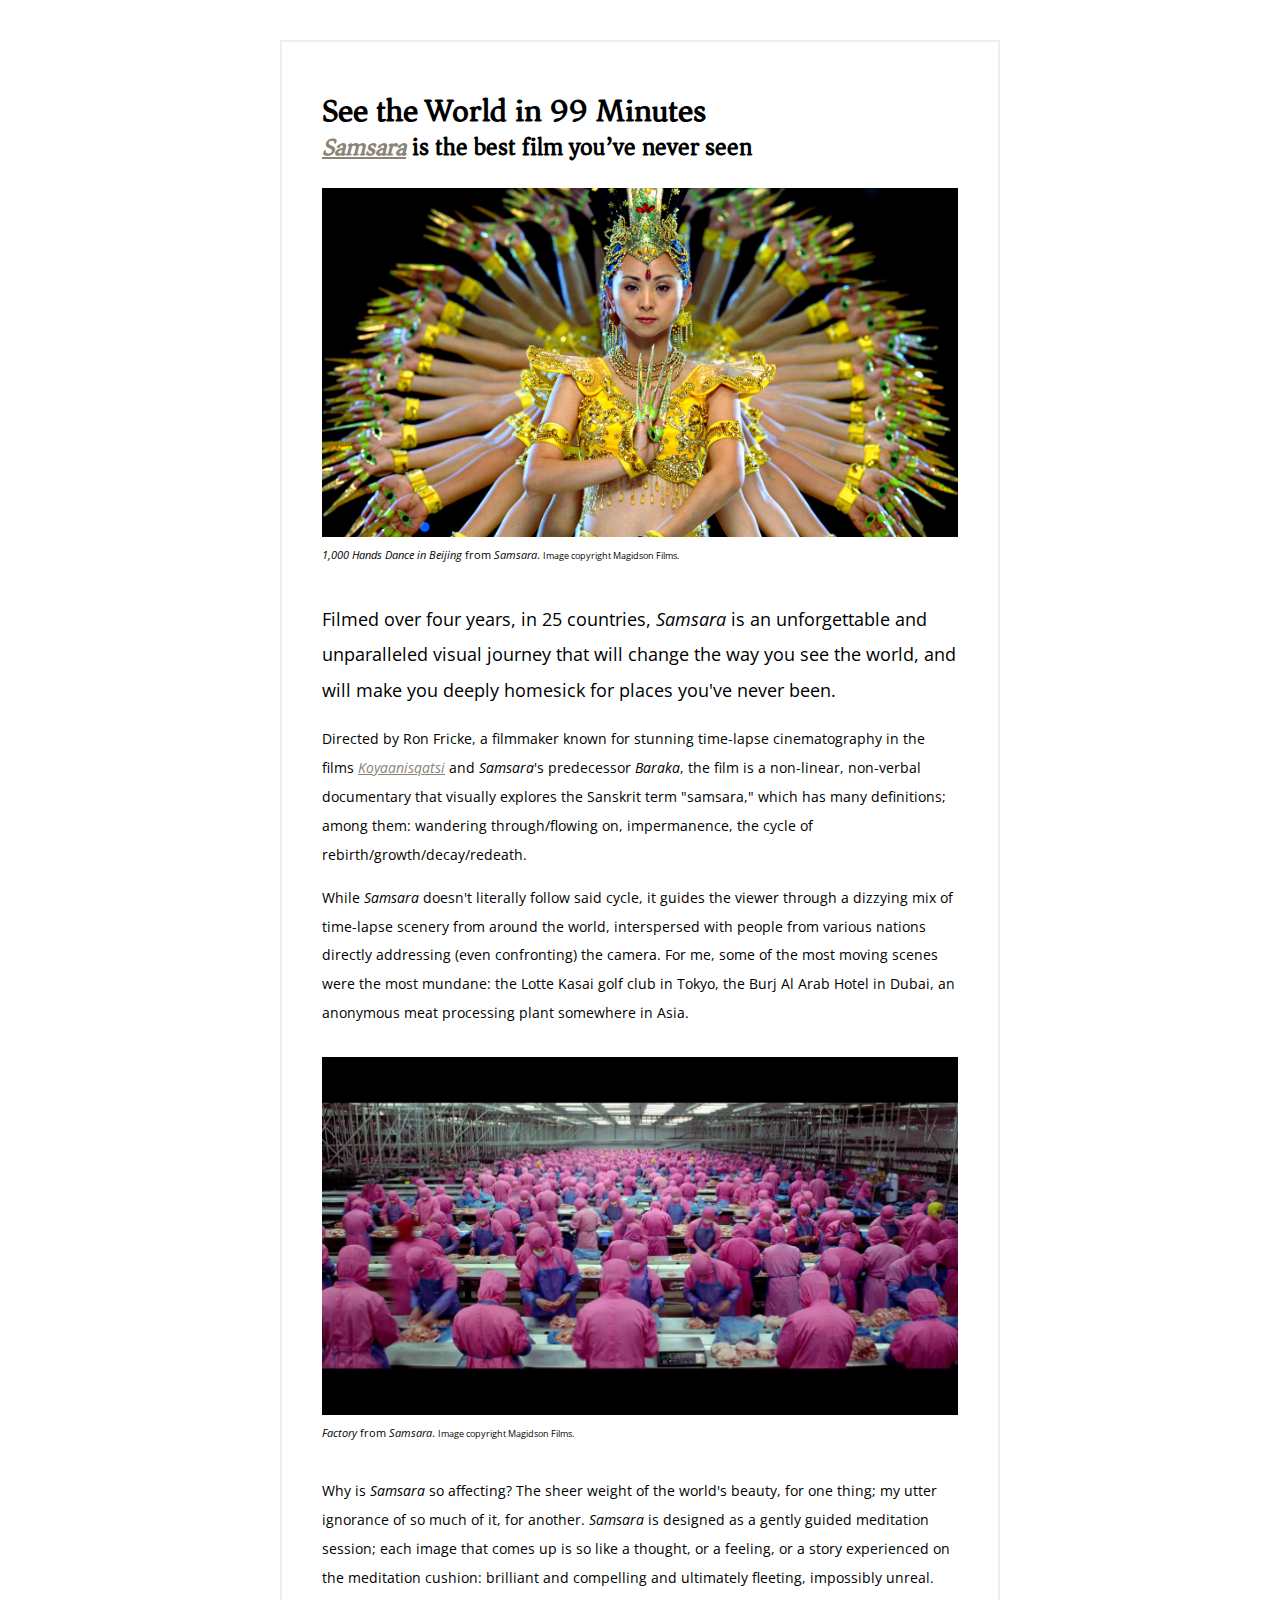
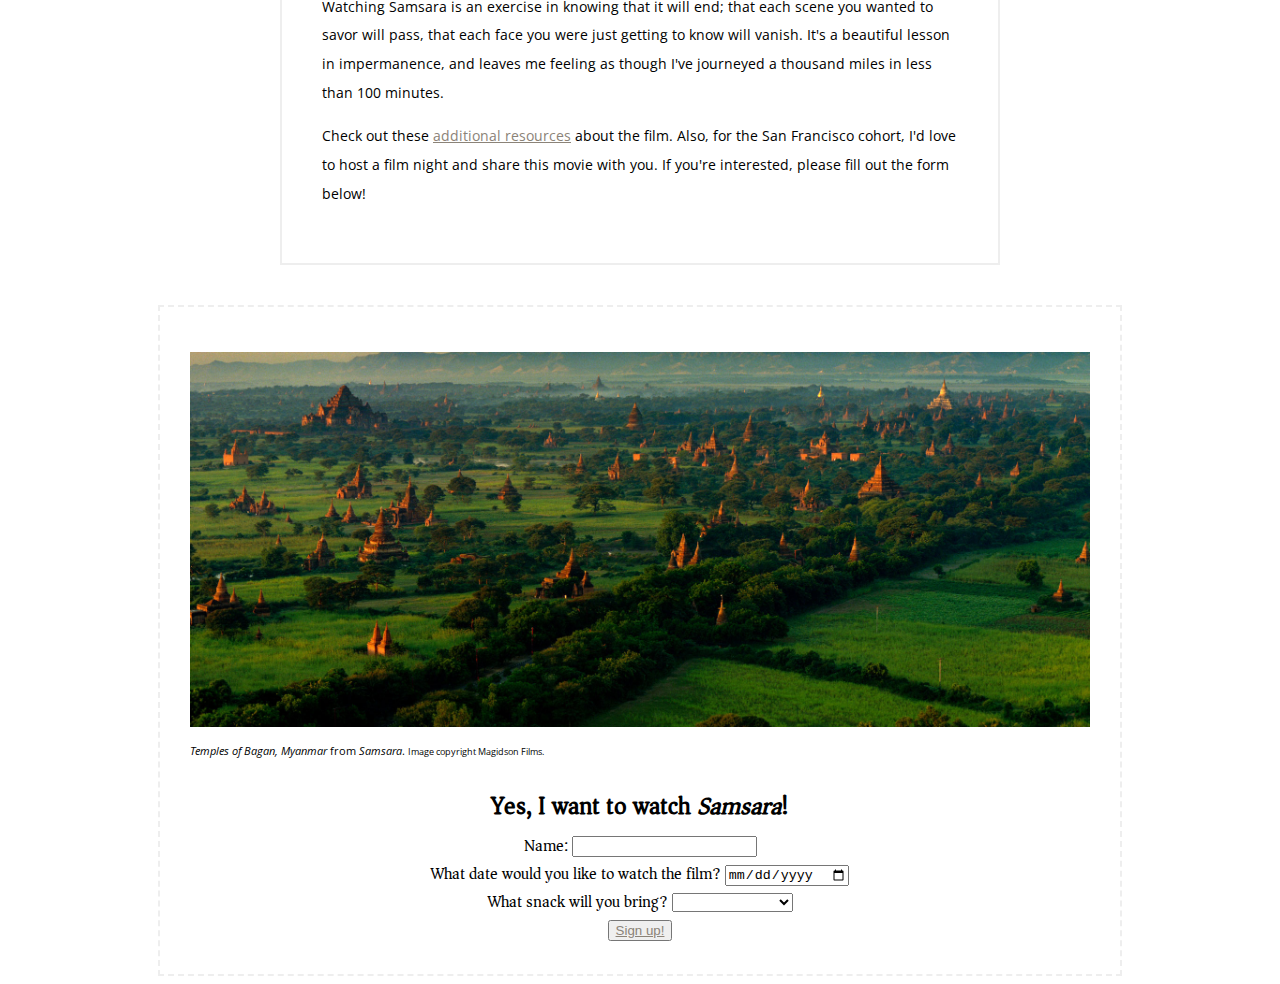
==== commit 81bff352: "Move image width format to CSS, add ID-related format." ====
--- a/index.html
+++ b/index.html
@@ -19,22 +19,22 @@
   <h2>
     <i><a href="http://www.barakasamsara.com/">Samsara</a></i> is the best film you&rsquo;ve never seen</h2>
   
-  <div id="figure">
+  <div class="figure">
 
-    <img src="images/Samsara_Img02.jpg" width= "100%" alt="1000 hands dance">
+    <img src="images/Samsara_Img02.jpg" alt="1000 hands dance">
     <p>
     <i>1,000 Hands Dance in Beijing</i> from <cite>Samsara</cite>. <small>Image copyright Magidson Films.</small> 
     </p>
   </div>
 
-  <p>Filmed over four years, in 25 countries, <cite>Samsara</cite> is an unforgettable and unparalleled visual journey that will change the way you see the world, and will make you deeply homesick for places you've never been.</p>
+  <p class="highlight">Filmed over four years, in 25 countries, <cite>Samsara</cite> is an unforgettable and unparalleled visual journey that will change the way you see the world, and will make you deeply homesick for places you've never been.</p>
   
   <p>Directed by Ron Fricke, a filmmaker known for stunning time-lapse cinematography in the films <cite><a href="https://en.wikipedia.org/wiki/Koyaanisqatsi">Koyaanisqatsi</a></cite> and <cite>Samsara</cite>'s predecessor <cite>Baraka</cite>, the film is a non-linear, non-verbal documentary that visually explores the Sanskrit term "samsara," which has many definitions; among them: wandering through/flowing on, impermanence, the cycle of rebirth/growth/decay/redeath.</p>
   
   <p>While <cite>Samsara</cite> doesn't literally follow said cycle, it guides the viewer through a dizzying mix of time-lapse scenery from around the world, interspersed with people from various nations directly addressing (even confronting) the camera. For me, some of the most moving scenes were the most mundane: the Lotte Kasai golf club in Tokyo, the Burj Al Arab Hotel in Dubai, an anonymous meat processing plant somewhere in Asia.</p>
   
-   <div id="figure">
-    <img src="images/Samsara_Img04.jpg" width= "100%" alt="1000 hands dance">
+   <div class="figure">
+    <img src="images/Samsara_Img04.jpg" alt="1000 hands dance">
     <p>
     <i>Factory</i> from <cite>Samsara</cite>. <small>Image copyright Magidson Films.</small> 
     </p>
@@ -49,8 +49,8 @@
 
 <div id="form">
 
-   <div id="figure">
-    <img src="images/Samsara_Img01.jpg" width= "100%" alt="1000 hands dance">
+   <div class="figure">
+    <img src="images/Samsara_Img01.jpg" alt="1000 hands dance">
     <p>
     <i>Temples of Bagan, Myanmar</i> from <cite>Samsara</cite>. <small>Image copyright Magidson Films.</small>
     </p>
@@ -59,7 +59,7 @@
 
   <form name="movie-sign-up">
     <div>
-        <h1>Yes, I want to watch <i>Samsara</i>!</h1>
+        <h2>Yes, I want to watch <i>Samsara</i>!</h2>
     </div>
         <div>
           <label>Name:</label>
--- a/styles.css
+++ b/styles.css
@@ -17,14 +17,14 @@
 XX-A different font on at least one element
  - Google head/subhead fonts
 
-A few elements styled using a class
- - resources UL
+XXA few elements styled using a class
+ - P class highlight
 
 XXA different color for visited links
  - index and resources page
 
-An element styled with an ID
- - Add in pull quote from a review
+XXAn element styled with an ID
+ - Figure IDs
 */
 
 body{
@@ -57,13 +57,16 @@
   color:#458b74;
 }
 
-h1{
-  font-family: 'Asar', serif;
-  font-size: 2em;
+h1, h2, h3, h4, h5, h6{
+  font-family: 'Asar', serif; 
 }
 
-h1,h2{
-  font-family: 'Asar', serif;
+h1{
+  font-size: 2em;
+  line-height: 0.5em;
+}
+
+h2{
   line-height: .5em;
 }
 
@@ -79,24 +82,38 @@
   border: 2px dashed #eee;
   font-family: 'Asar',serif;
   margin:0 auto;
+  max-width: 900px;
   padding: 30px;
-  max-width: 900px;
+  text-align: center;
 }
 
-#figure{
+.figure{
   display:inline-block;
   margin-top: 15px;
   margin-bottom: 15px;
 }
 
-#figure p{
+.figure p{
   font-family: 'Open Sans',sans-serif;
   font-size: 0.7em;
   line-height: 0.5em;
+  text-align: left;
 }
 
-#pingme h1, p{
+.figure img{
+  width:100%;
+}
+
+#pingme h1{
   line-height: 2em;
   text-align: center;
 }
 
+#pingme p{
+  line-height: 2em;
+  text-align: center;
+}
+
+.highlight{
+  font-size: 1.1em;
+}
